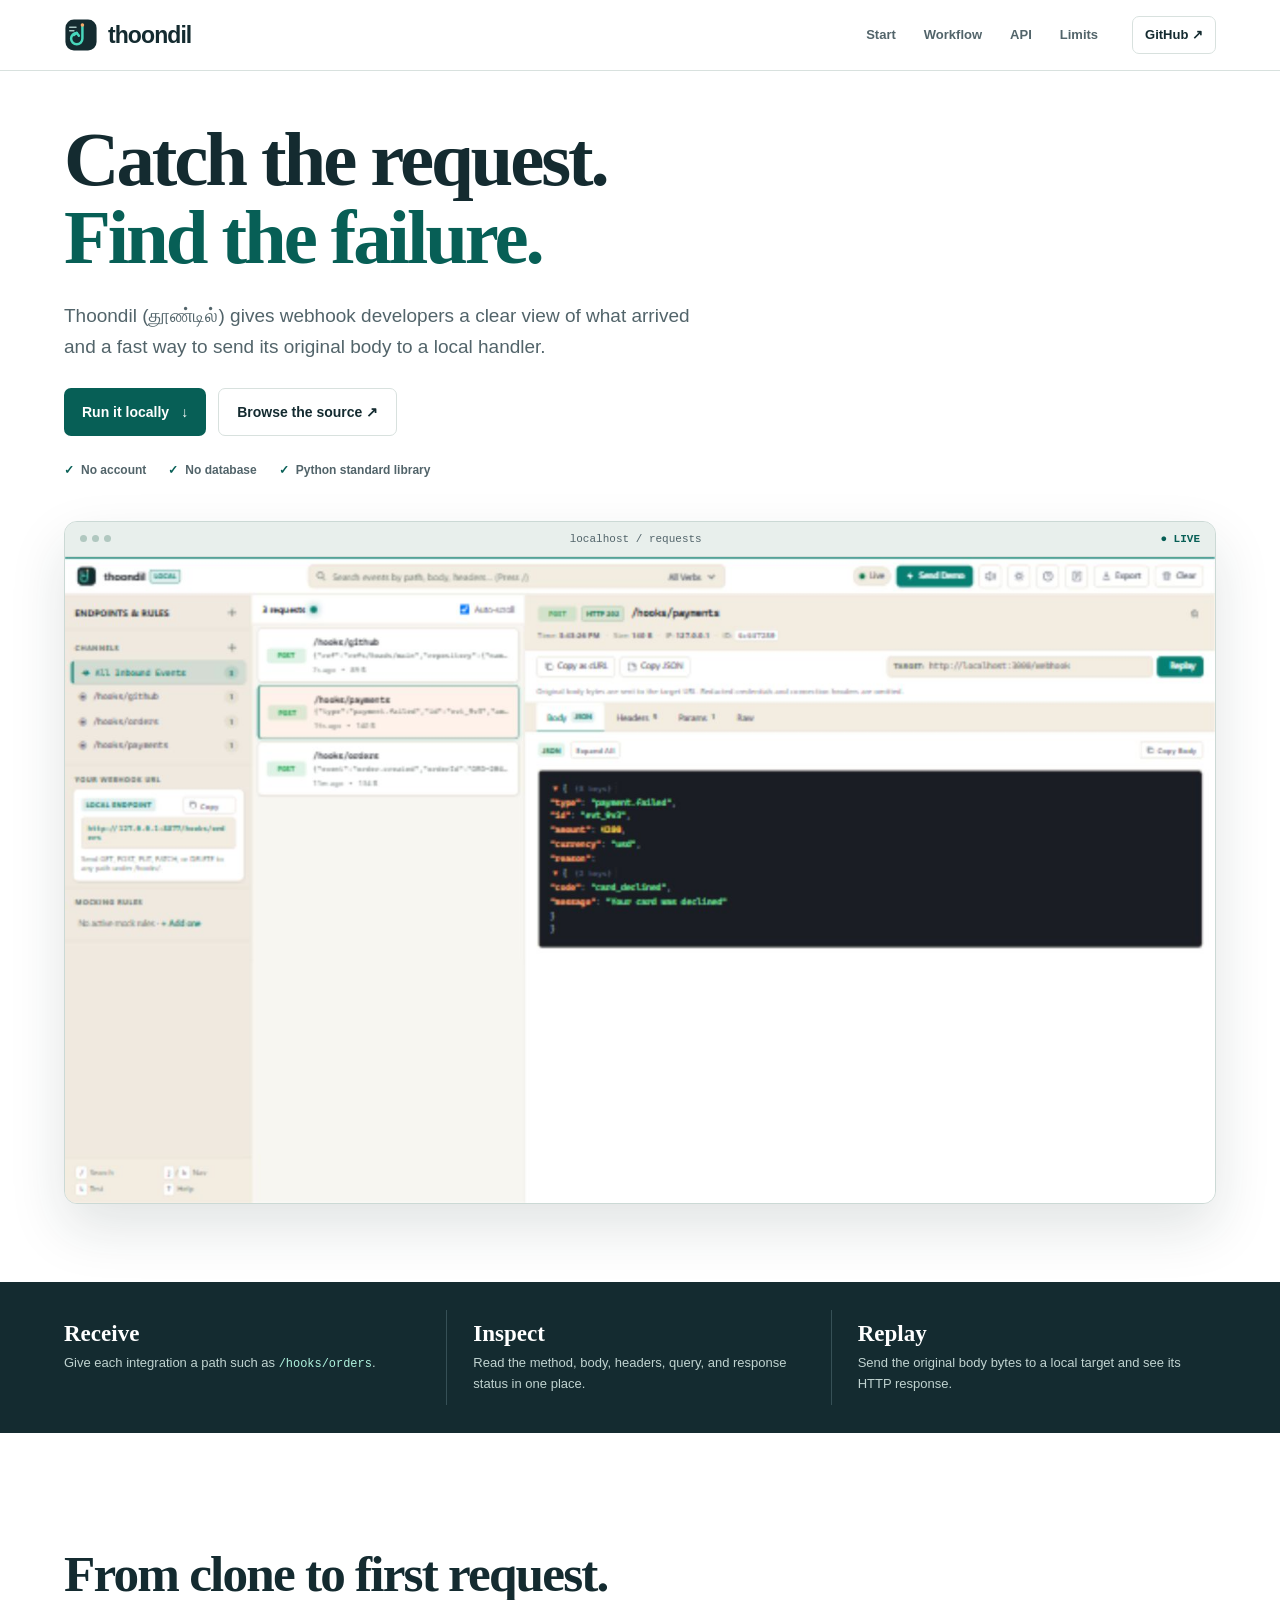
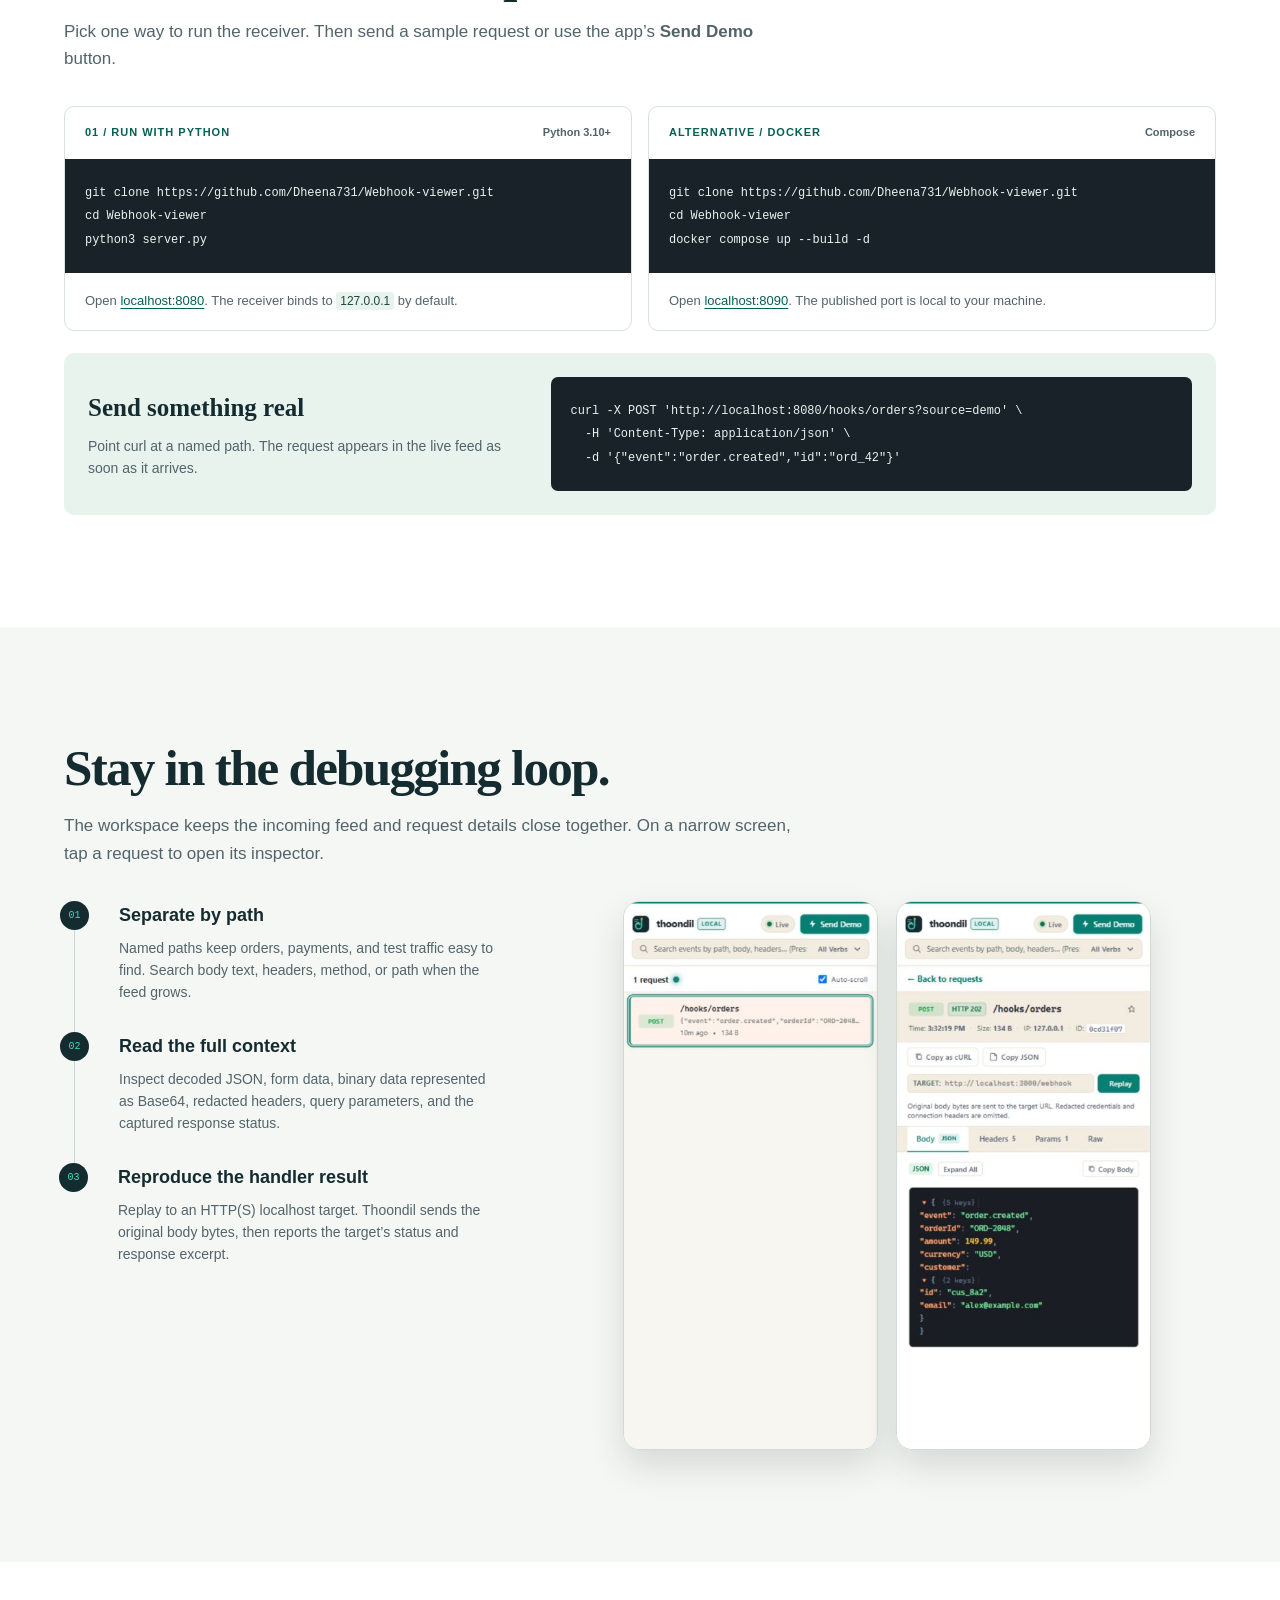
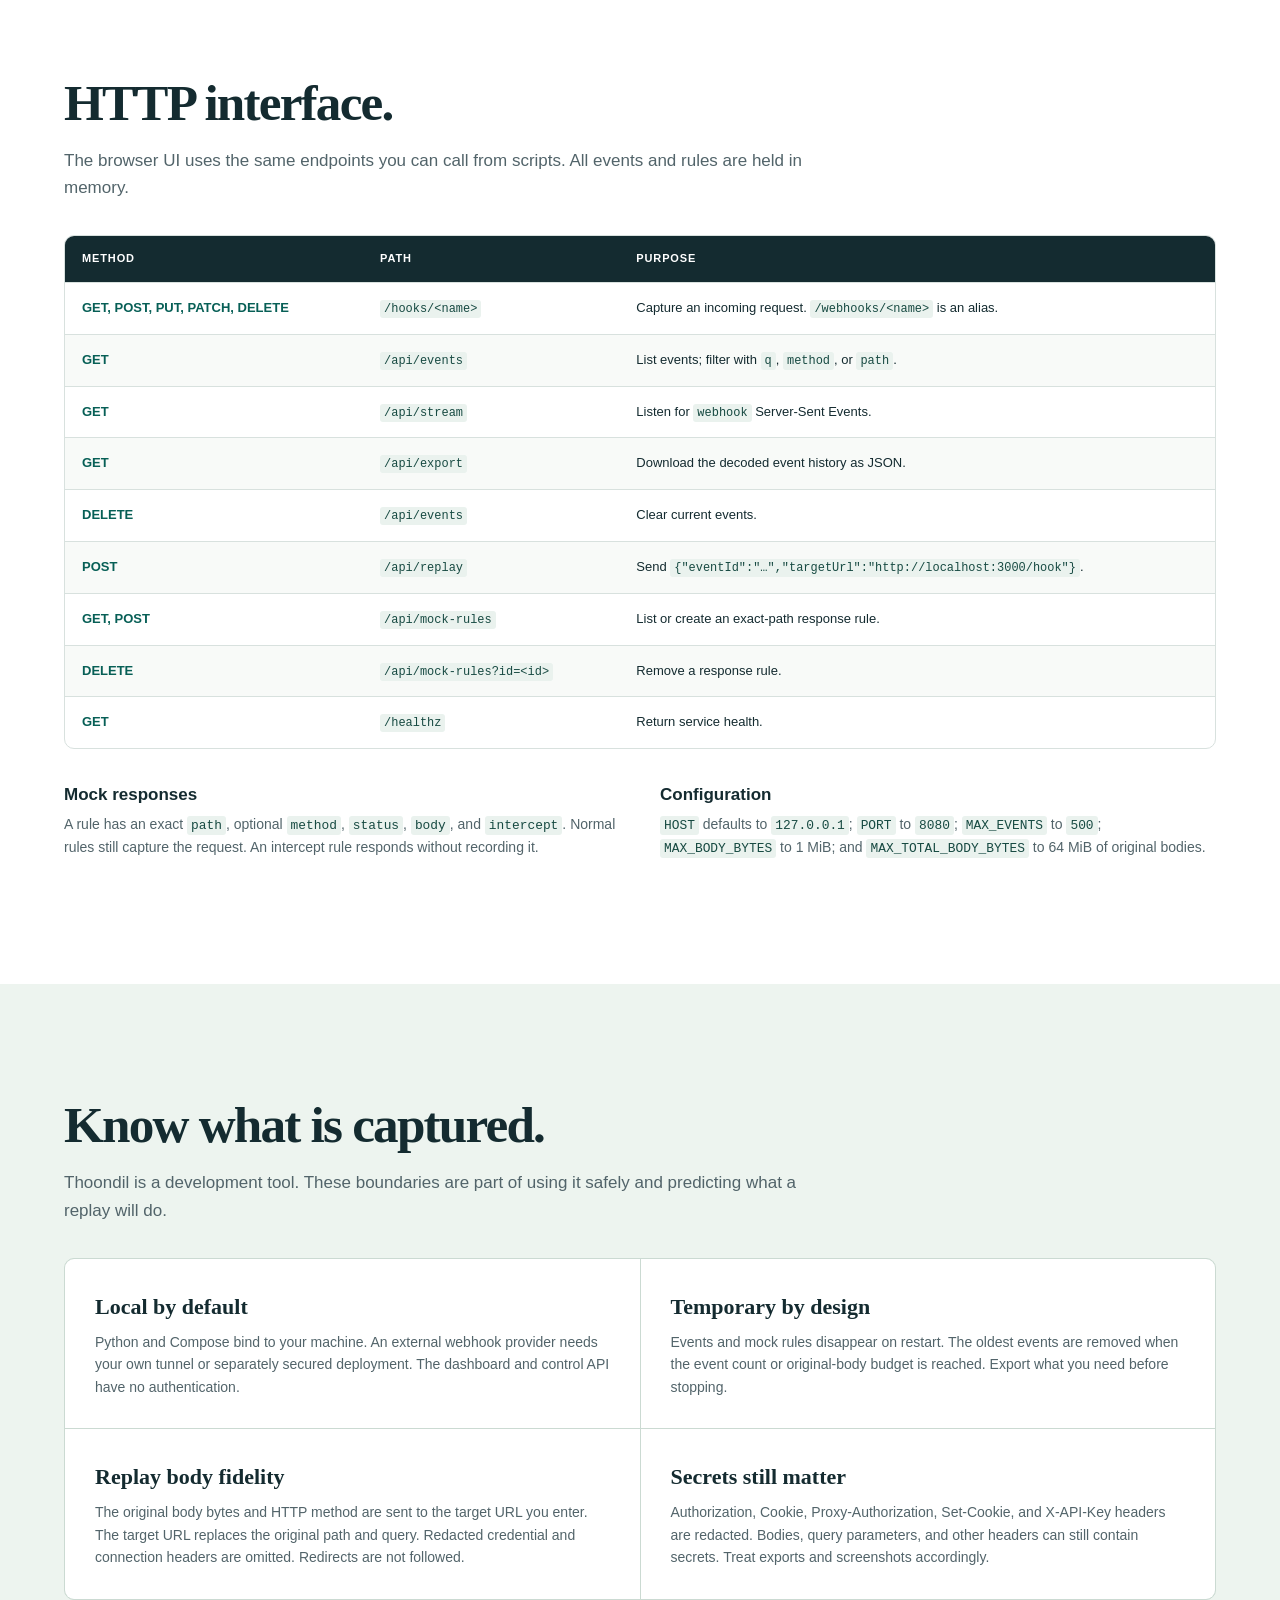
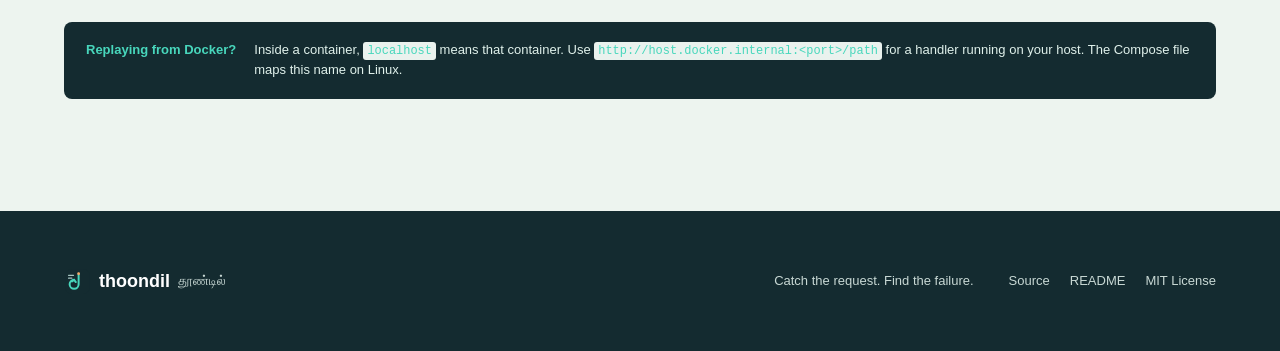
==== docs/index.html @ fbbe032a "Build Thoondil webhook viewer and documentation" ====
<!doctype html>
<html lang="en">
<head>
  <meta charset="utf-8">
  <meta name="viewport" content="width=device-width, initial-scale=1">
  <meta name="theme-color" content="#142B30">
  <meta name="description" content="Thoondil is a local-first webhook viewer. Catch requests, inspect the details, and replay original body bytes to your local handler.">
  <title>Thoondil — Catch the request. Find the failure.</title>
  <link rel="icon" href="assets/favicon.svg" type="image/svg+xml">
  <link rel="stylesheet" href="styles.css">
</head>
<body>
  <a class="skip" href="#main">Skip to content</a>
  <header class="site-header">
    <div class="wrap nav">
      <a class="brand" href="#top" aria-label="Thoondil home"><img src="assets/favicon.svg" alt=""><span>thoondil</span></a>
      <nav aria-label="Documentation"><a href="#quickstart">Start</a><a href="#workflow">Workflow</a><a href="#reference">API</a><a href="#limits">Limits</a></nav>
      <a class="nav-github" href="https://github.com/Dheena731/Webhook-viewer">GitHub <span aria-hidden="true">↗</span></a>
    </div>
  </header>
  <main id="main">
    <section class="hero wrap" id="top">
      <div class="hero-copy">
        <h1>Catch the request.<br><em>Find the failure.</em></h1>
        <p>Thoondil <span lang="ta">(தூண்டில்)</span> gives webhook developers a clear view of what arrived and a fast way to send its original body to a local handler.</p>
        <div class="hero-actions"><a class="button button-main" href="#quickstart">Run it locally <span aria-hidden="true">↓</span></a><a class="button button-quiet" href="https://github.com/Dheena731/Webhook-viewer">Browse the source ↗</a></div>
        <div class="hero-facts"><span>No account</span><span>No database</span><span>Python standard library</span></div>
      </div>
      <div class="hero-frame"><div class="frame-bar"><span class="frame-dots"><i></i><i></i><i></i></span><span>localhost / requests</span><span class="frame-live">● LIVE</span></div><img src="assets/app-desktop.jpg" alt="Real Thoondil desktop application showing captured webhooks and a payment failure JSON body" width="1600" height="900"></div>
    </section>
    <section class="proof"><div class="wrap proof-grid"><p><strong>Receive</strong><span>Give each integration a path such as <code>/hooks/orders</code>.</span></p><p><strong>Inspect</strong><span>Read the method, body, headers, query, and response status in one place.</span></p><p><strong>Replay</strong><span>Send the original body bytes to a local target and see its HTTP response.</span></p></div></section>
    <section class="section wrap" id="quickstart">
      <div class="section-head"><h2>From clone to first request.</h2><p>Pick one way to run the receiver. Then send a sample request or use the app’s <strong>Send Demo</strong> button.</p></div>
      <div class="steps">
        <article class="step"><div class="step-top"><span>01 / RUN WITH PYTHON</span><span>Python 3.10+</span></div><pre><code>git clone https://github.com/Dheena731/Webhook-viewer.git
cd Webhook-viewer
python3 server.py</code></pre><p>Open <a href="http://localhost:8080">localhost:8080</a>. The receiver binds to <code>127.0.0.1</code> by default.</p></article>
        <article class="step"><div class="step-top"><span>ALTERNATIVE / DOCKER</span><span>Compose</span></div><pre><code>git clone https://github.com/Dheena731/Webhook-viewer.git
cd Webhook-viewer
docker compose up --build -d</code></pre><p>Open <a href="http://localhost:8090">localhost:8090</a>. The published port is local to your machine.</p></article>
      </div>
      <div class="send-example"><div><h3>Send something real</h3><p>Point curl at a named path. The request appears in the live feed as soon as it arrives.</p></div><pre><code>curl -X POST 'http://localhost:8080/hooks/orders?source=demo' \
  -H 'Content-Type: application/json' \
  -d '{"event":"order.created","id":"ord_42"}'</code></pre></div>
    </section>
    <section class="section workflow" id="workflow"><div class="wrap"><div class="section-head"><h2>Stay in the debugging loop.</h2><p>The workspace keeps the incoming feed and request details close together. On a narrow screen, tap a request to open its inspector.</p></div><div class="workflow-layout"><div class="workflow-points"><div><span>01</span><h3>Separate by path</h3><p>Named paths keep orders, payments, and test traffic easy to find. Search body text, headers, method, or path when the feed grows.</p></div><div><span>02</span><h3>Read the full context</h3><p>Inspect decoded JSON, form data, binary data represented as Base64, redacted headers, query parameters, and the captured response status.</p></div><div><span>03</span><h3>Reproduce the handler result</h3><p>Replay to an HTTP(S) localhost target. Thoondil sends the original body bytes, then reports the target’s status and response excerpt.</p></div></div><div class="mobile-pair"><img src="assets/app-mobile-feed.jpg" alt="Real mobile feed showing a captured webhook" width="390" height="844"><img src="assets/app-mobile-detail.jpg" alt="Real mobile inspector showing request details and JSON body" width="390" height="844"></div></div></div></section>
    <section class="section wrap" id="reference"><div class="section-head"><h2>HTTP interface.</h2><p>The browser UI uses the same endpoints you can call from scripts. All events and rules are held in memory.</p></div><div class="table-wrap"><table><thead><tr><th>Method</th><th>Path</th><th>Purpose</th></tr></thead><tbody>
      <tr><td>GET, POST, PUT, PATCH, DELETE</td><td><code>/hooks/&lt;name&gt;</code></td><td>Capture an incoming request. <code>/webhooks/&lt;name&gt;</code> is an alias.</td></tr>
      <tr><td>GET</td><td><code>/api/events</code></td><td>List events; filter with <code>q</code>, <code>method</code>, or <code>path</code>.</td></tr>
      <tr><td>GET</td><td><code>/api/stream</code></td><td>Listen for <code>webhook</code> Server-Sent Events.</td></tr>
      <tr><td>GET</td><td><code>/api/export</code></td><td>Download the decoded event history as JSON.</td></tr>
      <tr><td>DELETE</td><td><code>/api/events</code></td><td>Clear current events.</td></tr>
      <tr><td>POST</td><td><code>/api/replay</code></td><td>Send <code>{"eventId":"…","targetUrl":"http://localhost:3000/hook"}</code>.</td></tr>
      <tr><td>GET, POST</td><td><code>/api/mock-rules</code></td><td>List or create an exact-path response rule.</td></tr>
      <tr><td>DELETE</td><td><code>/api/mock-rules?id=&lt;id&gt;</code></td><td>Remove a response rule.</td></tr>
      <tr><td>GET</td><td><code>/healthz</code></td><td>Return service health.</td></tr>
    </tbody></table></div>
    <div class="reference-notes"><article><h3>Mock responses</h3><p>A rule has an exact <code>path</code>, optional <code>method</code>, <code>status</code>, <code>body</code>, and <code>intercept</code>. Normal rules still capture the request. An intercept rule responds without recording it.</p></article><article><h3>Configuration</h3><p><code>HOST</code> defaults to <code>127.0.0.1</code>; <code>PORT</code> to <code>8080</code>; <code>MAX_EVENTS</code> to <code>500</code>; <code>MAX_BODY_BYTES</code> to 1 MiB; and <code>MAX_TOTAL_BODY_BYTES</code> to 64 MiB of original bodies.</p></article></div>
    </section>
    <section class="section limits" id="limits"><div class="wrap"><div class="section-head"><h2>Know what is captured.</h2><p>Thoondil is a development tool. These boundaries are part of using it safely and predicting what a replay will do.</p></div><div class="limits-grid"><article><h3>Local by default</h3><p>Python and Compose bind to your machine. An external webhook provider needs your own tunnel or separately secured deployment. The dashboard and control API have no authentication.</p></article><article><h3>Temporary by design</h3><p>Events and mock rules disappear on restart. The oldest events are removed when the event count or original-body budget is reached. Export what you need before stopping.</p></article><article><h3>Replay body fidelity</h3><p>The original body bytes and HTTP method are sent to the target URL you enter. The target URL replaces the original path and query. Redacted credential and connection headers are omitted. Redirects are not followed.</p></article><article><h3>Secrets still matter</h3><p>Authorization, Cookie, Proxy-Authorization, Set-Cookie, and X-API-Key headers are redacted. Bodies, query parameters, and other headers can still contain secrets. Treat exports and screenshots accordingly.</p></article></div><div class="docker-note"><strong>Replaying from Docker?</strong><span>Inside a container, <code>localhost</code> means that container. Use <code>http://host.docker.internal:&lt;port&gt;/path</code> for a handler running on your host. The Compose file maps this name on Linux.</span></div></div></section>
  </main>
  <footer class="footer"><div class="wrap footer-inner"><div><img src="assets/favicon.svg" alt=""><strong>thoondil</strong><span lang="ta">தூண்டில்</span></div><p>Catch the request. Find the failure.</p><div><a href="https://github.com/Dheena731/Webhook-viewer">Source</a><a href="https://github.com/Dheena731/Webhook-viewer/blob/master/README.md">README</a><a href="https://github.com/Dheena731/Webhook-viewer/blob/master/LICENSE">MIT License</a></div></div></footer>
</body>
</html>
---- docs/styles.css ----
:root{--ink:#142b30;--muted:#52646a;--teal:#075f56;--mint:#48d7bc;--line:#d8e1de;--paper:#fff;--ground:#f5f7f4;--code:#182228}
*{box-sizing:border-box}html{scroll-behavior:smooth}body{margin:0;background:var(--paper);color:var(--ink);font:16px/1.6 ui-sans-serif,-apple-system,BlinkMacSystemFont,"Segoe UI",sans-serif}::selection{background:#bcece2;color:var(--ink)}
a{color:var(--teal);text-underline-offset:3px}a:hover{text-decoration-thickness:2px}a:focus-visible,button:focus-visible{outline:3px solid var(--teal);outline-offset:3px}
.wrap{max-width:1216px;margin:auto;padding:0 32px}.skip{position:absolute;left:-9999px;top:8px;z-index:20;background:var(--ink);color:#fff;padding:8px 12px}.skip:focus{left:8px}
.site-header{position:sticky;top:0;z-index:10;background:rgba(255,255,255,.97);border-bottom:1px solid var(--line)}.nav{height:70px;display:flex;align-items:center;gap:34px}.brand{display:flex;align-items:center;gap:10px;color:var(--ink);font-size:23px;font-weight:800;letter-spacing:-.04em;text-decoration:none}.brand img{width:34px;height:34px}.nav nav{display:flex;align-items:center;gap:28px;margin-left:auto}.nav nav a,.nav-github{text-decoration:none;color:var(--muted);font-size:13px;font-weight:700}.nav nav a:hover,.nav-github:hover{color:var(--teal)}.nav-github{border:1px solid var(--line);border-radius:7px;padding:8px 12px;color:var(--ink)}
.hero{padding-top:50px;padding-bottom:78px}.hero-copy{max-width:860px}.signal{display:flex;align-items:center;gap:10px;color:var(--teal);font-size:11px;font-weight:800;letter-spacing:.12em}.signal-dot{width:8px;height:8px;border-radius:50%;background:var(--teal);box-shadow:0 0 0 5px #d6f0e8}h1,h2,h3,p{margin-top:0}h1{font-family:Georgia,"Times New Roman",serif;font-weight:700;font-size:clamp(3.4rem,6vw,5.2rem);line-height:1.02;letter-spacing:-.04em;margin:0 0 22px}h1 em{color:var(--teal);font-style:normal}.hero-copy>p{font-size:19px;line-height:1.65;color:var(--muted);max-width:640px;margin-bottom:26px}.hero-actions{display:flex;gap:12px;flex-wrap:wrap}.button{display:inline-flex;align-items:center;justify-content:center;gap:12px;min-height:48px;padding:10px 18px;border-radius:7px;font-weight:750;font-size:14px;text-decoration:none}.button-main{background:var(--teal);color:#fff}.button-main:hover{background:#05695f;color:#fff}.button-quiet{color:var(--ink);border:1px solid var(--line)}.button-quiet:hover{border-color:var(--teal)}.hero-facts{display:flex;gap:22px;flex-wrap:wrap;margin:25px 0 0;color:var(--muted);font-size:12px;font-weight:650}.hero-facts span::before{content:"✓";color:var(--teal);margin-right:7px}
.hero-frame{margin-top:40px;border:1px solid #cbd9d5;border-radius:13px;overflow:hidden;box-shadow:0 24px 55px rgba(20,43,48,.13);background:#f6f7f5}.frame-bar{height:35px;background:#e8efec;border-bottom:1px solid #d4dfda;display:flex;align-items:center;justify-content:space-between;padding:0 15px;color:var(--muted);font:11px ui-monospace,SFMono-Regular,Consolas,monospace}.frame-dots{display:flex;gap:5px}.frame-dots i{display:block;width:7px;height:7px;border-radius:50%;background:#b1c8c0}.frame-live{color:var(--teal);font-weight:800}.hero-frame img{display:block;width:100%;height:auto}
.proof{background:var(--ink);color:#fff}.proof-grid{display:grid;grid-template-columns:repeat(3,1fr);gap:1px;padding-top:28px;padding-bottom:28px}.proof-grid p{display:flex;flex-direction:column;gap:5px;padding:10px 26px 10px 0;margin:0;border-right:1px solid #365056}.proof-grid p:last-child{border:0;padding-left:25px}.proof-grid p:nth-child(2){padding-left:25px}.proof-grid strong{font-family:Georgia,serif;font-size:23px;line-height:1.2}.proof-grid span{font-size:13px;color:#c0d3d0}.proof-grid code{color:#b0f4df}
.section{padding-top:112px;padding-bottom:112px;scroll-margin-top:70px}.section-head{max-width:740px;margin-bottom:34px}.section-head h2{font-family:Georgia,serif;font-size:clamp(2.3rem,4vw,3.8rem);line-height:1.12;letter-spacing:-.035em;margin-bottom:16px}.section-head p{font-size:17px;color:var(--muted);margin:0}.steps{display:grid;grid-template-columns:repeat(2,minmax(0,1fr));gap:16px}.step{border:1px solid var(--line);border-radius:10px;overflow:hidden;background:var(--paper)}.step-top{display:flex;justify-content:space-between;gap:10px;padding:17px 20px;color:var(--teal);font-size:11px;font-weight:850;letter-spacing:.09em}.step-top span:last-child{color:var(--muted);letter-spacing:0;font-weight:650}.step pre,.send-example pre{margin:0;background:var(--code);color:#e6f5f0;padding:22px 20px;overflow:auto;font:13px/1.8 ui-monospace,SFMono-Regular,Consolas,monospace}.step p{padding:18px 20px;color:var(--muted);font-size:13px;margin:0}.step code,.send-example code{font-family:inherit}.send-example{display:grid;grid-template-columns:1fr 1.5fr;gap:35px;align-items:center;margin-top:22px;background:#e8f3ee;padding:24px;border-radius:10px}.send-example h3{font-family:Georgia,serif;font-size:25px;margin-bottom:7px}.send-example p{color:var(--muted);font-size:14px;margin:0}.send-example pre{border-radius:7px}
.workflow{background:var(--ground)}.workflow-layout{display:grid;grid-template-columns:minmax(270px,.8fr) minmax(0,1.2fr);gap:55px;align-items:start}.workflow-points>div{position:relative;padding:0 0 28px 44px;border-left:1px solid #c9d8d2;margin-left:10px}.workflow-points>div:last-child{border:0}.workflow-points span{position:absolute;left:-15px;top:0;display:flex;align-items:center;justify-content:center;width:29px;height:29px;border-radius:50%;background:var(--ink);color:var(--mint);font:10px ui-monospace,monospace}.workflow-points h3{font-size:18px;margin-bottom:7px}.workflow-points p{color:var(--muted);font-size:14px;margin:0}.mobile-pair{display:flex;gap:18px;align-items:flex-start;justify-content:center}.mobile-pair img{display:block;width:min(46%,255px);height:auto;border:1px solid #d1dbd6;border-radius:16px;box-shadow:0 16px 35px rgba(20,43,48,.14)}
.table-wrap{overflow-x:auto;border:1px solid var(--line);border-radius:10px}table{width:100%;border-collapse:collapse;font-size:13px}th{text-align:left;background:var(--ink);color:#fff;padding:14px 17px;font-size:11px;text-transform:uppercase;letter-spacing:.08em}td{padding:15px 17px;border-top:1px solid var(--line);vertical-align:top}td:first-child{font-weight:750;white-space:nowrap;color:var(--teal)}tr:nth-child(even) td{background:#f8faf8}code{font: .92em ui-monospace,SFMono-Regular,Consolas,monospace}td code,.reference-notes code,.limits code,.step p code{background:#eaf2ee;padding:2px 4px;border-radius:3px;color:#174a42}.reference-notes{display:grid;grid-template-columns:1fr 1fr;gap:40px;margin-top:32px}.reference-notes h3{font-size:17px;margin-bottom:5px}.reference-notes p{font-size:14px;color:var(--muted)}
.limits{background:#edf4ef}.limits-grid{display:grid;grid-template-columns:repeat(2,1fr);gap:1px;background:#cbdad2;border:1px solid #cbdad2;border-radius:10px;overflow:hidden}.limits-grid article{padding:30px;background:#fff}.limits-grid h3{font-family:Georgia,serif;font-size:22px;margin-bottom:7px}.limits-grid p{font-size:14px;color:var(--muted);margin:0}.docker-note{display:flex;gap:18px;align-items:baseline;margin-top:22px;padding:18px 22px;background:var(--ink);border-radius:8px;color:#e0f1eb;font-size:13px}.docker-note strong{white-space:nowrap;color:var(--mint)}.docker-note code{color:var(--mint)}
.footer{background:var(--ink);color:#c8d8d4}.footer-inner{min-height:140px;display:flex;align-items:center;gap:35px;font-size:13px}.footer-inner>div:first-child{display:flex;align-items:center;gap:8px;margin-right:auto}.footer img{width:27px;height:27px}.footer strong{color:#fff;font-size:18px}.footer-inner p{margin:0}.footer-inner>div:last-child{display:flex;gap:20px}.footer a{color:#c8d8d4;text-decoration:none}.footer a:hover{color:#fff}
@media(max-width:900px){.nav nav{gap:14px}.nav{gap:16px}.workflow-layout{gap:20px}.send-example{grid-template-columns:1fr}.hero{padding-top:55px}.section{padding-top:80px;padding-bottom:80px}}
@media(max-width:680px){.wrap{padding-left:20px;padding-right:20px}.nav{height:62px}.nav nav{display:none}.nav-github{margin-left:auto}.hero{padding-top:55px;padding-bottom:60px}h1{font-size:clamp(3rem,12vw,4.5rem)}.hero-copy>p{font-size:16px}.hero-frame{margin-top:42px}.hero-frame img{width:850px;max-width:none}.hero-frame{overflow-x:auto}.proof-grid{grid-template-columns:1fr;gap:0}.proof-grid p,.proof-grid p:nth-child(2),.proof-grid p:last-child{padding:16px 0;border-right:0;border-bottom:1px solid #365056}.proof-grid p:last-child{border-bottom:0}.steps,.workflow-layout,.reference-notes,.limits-grid{grid-template-columns:1fr}.section{padding-top:70px;padding-bottom:70px}.section-head h2{font-size:2.5rem}.workflow-points{max-width:470px}.mobile-pair{gap:10px}.mobile-pair img{width:49%}.docker-note{display:block}.docker-note strong{display:block;margin-bottom:6px}.footer-inner{flex-wrap:wrap;padding-top:30px;padding-bottom:30px;gap:15px}.footer-inner>div:first-child{flex-basis:100%}.footer-inner p{display:none}}
@media(prefers-reduced-motion:reduce){html{scroll-behavior:auto}}
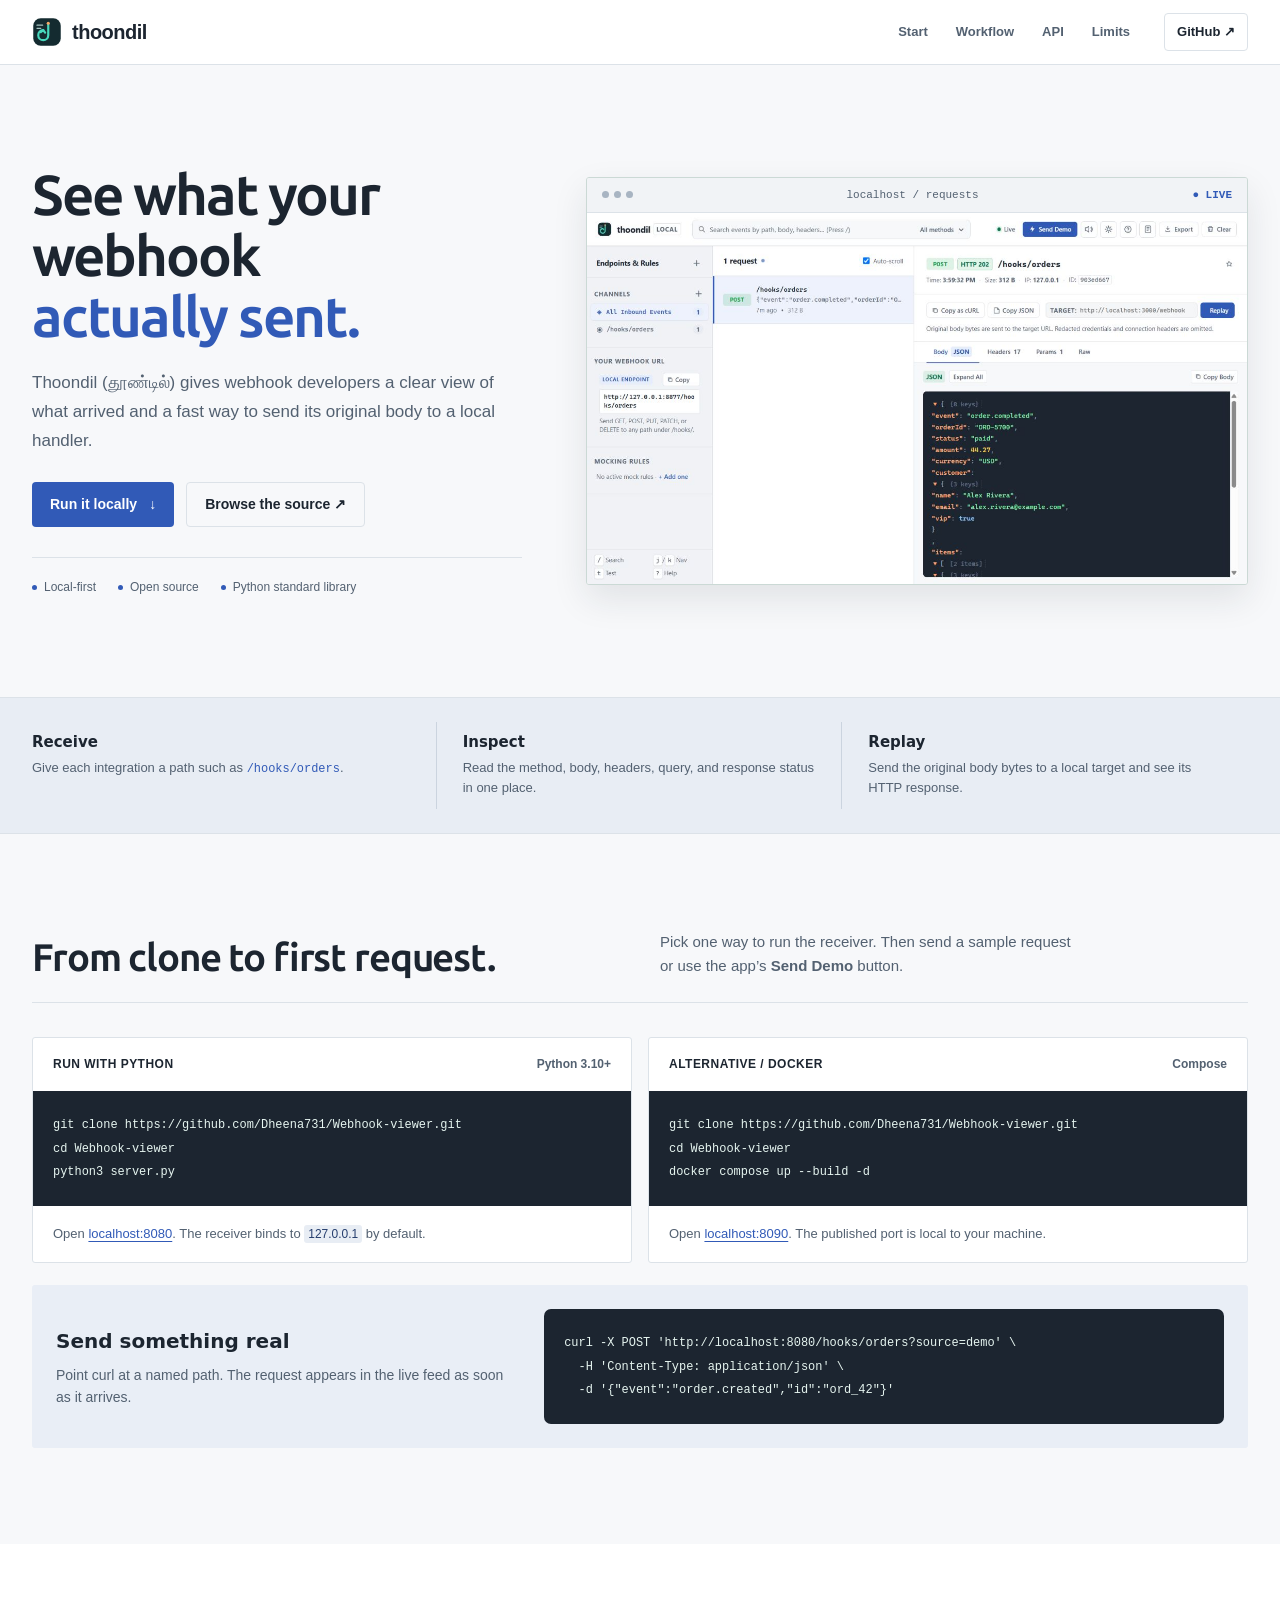
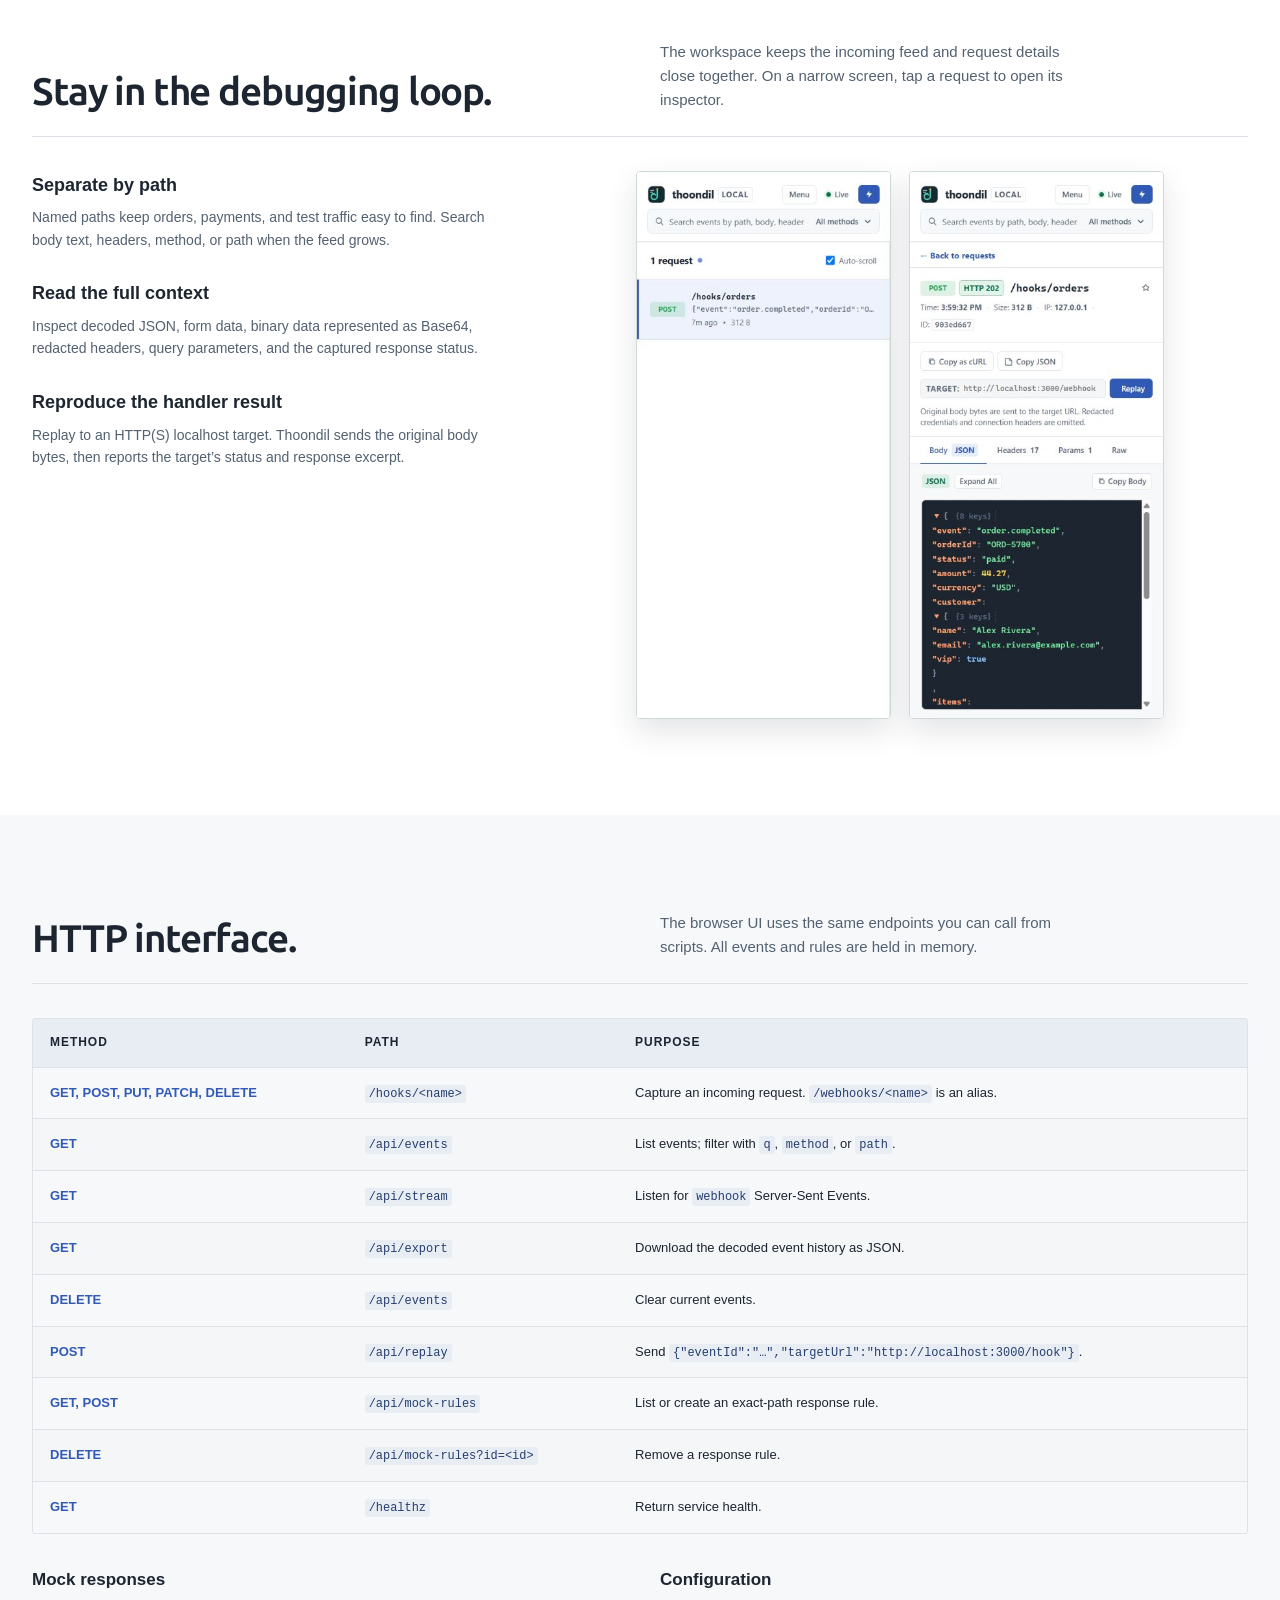
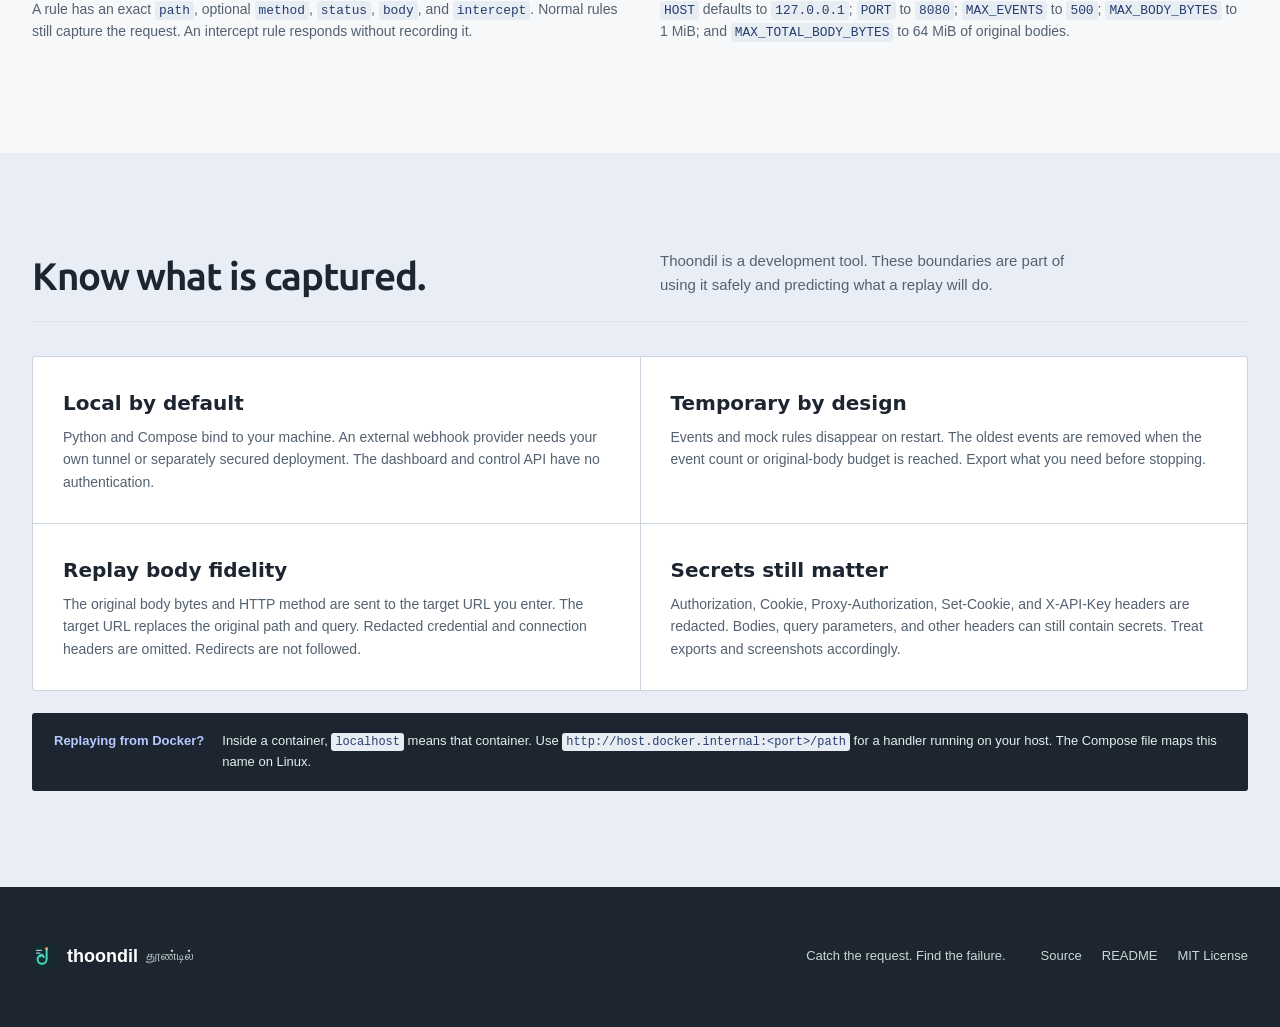
==== commit 77baef63: "Redesign Thoondil viewer and documentation" ====
--- a/docs/index.html
+++ b/docs/index.html
@@ -8,6 +8,7 @@
   <title>Thoondil — Catch the request. Find the failure.</title>
   <link rel="icon" href="assets/favicon.svg" type="image/svg+xml">
   <link rel="stylesheet" href="styles.css">
+  <link rel="stylesheet" href="redesign.css">
 </head>
 <body>
   <a class="skip" href="#main">Skip to content</a>
@@ -21,18 +22,18 @@
   <main id="main">
     <section class="hero wrap" id="top">
       <div class="hero-copy">
-        <h1>Catch the request.<br><em>Find the failure.</em></h1>
+        <h1>See what your webhook<br><em>actually sent.</em></h1>
         <p>Thoondil <span lang="ta">(தூண்டில்)</span> gives webhook developers a clear view of what arrived and a fast way to send its original body to a local handler.</p>
         <div class="hero-actions"><a class="button button-main" href="#quickstart">Run it locally <span aria-hidden="true">↓</span></a><a class="button button-quiet" href="https://github.com/Dheena731/Webhook-viewer">Browse the source ↗</a></div>
-        <div class="hero-facts"><span>No account</span><span>No database</span><span>Python standard library</span></div>
+        <div class="hero-facts"><span>Local-first</span><span>Open source</span><span>Python standard library</span></div>
       </div>
-      <div class="hero-frame"><div class="frame-bar"><span class="frame-dots"><i></i><i></i><i></i></span><span>localhost / requests</span><span class="frame-live">● LIVE</span></div><img src="assets/app-desktop.jpg" alt="Real Thoondil desktop application showing captured webhooks and a payment failure JSON body" width="1600" height="900"></div>
+      <div class="hero-frame"><div class="frame-bar"><span class="frame-dots"><i></i><i></i><i></i></span><span>localhost / requests</span><span class="frame-live">● LIVE</span></div><img src="assets/app-desktop.jpg" alt="Thoondil showing a sample order webhook and its JSON body" width="1600" height="900"></div>
     </section>
     <section class="proof"><div class="wrap proof-grid"><p><strong>Receive</strong><span>Give each integration a path such as <code>/hooks/orders</code>.</span></p><p><strong>Inspect</strong><span>Read the method, body, headers, query, and response status in one place.</span></p><p><strong>Replay</strong><span>Send the original body bytes to a local target and see its HTTP response.</span></p></div></section>
     <section class="section wrap" id="quickstart">
       <div class="section-head"><h2>From clone to first request.</h2><p>Pick one way to run the receiver. Then send a sample request or use the app’s <strong>Send Demo</strong> button.</p></div>
       <div class="steps">
-        <article class="step"><div class="step-top"><span>01 / RUN WITH PYTHON</span><span>Python 3.10+</span></div><pre><code>git clone https://github.com/Dheena731/Webhook-viewer.git
+        <article class="step"><div class="step-top"><span>RUN WITH PYTHON</span><span>Python 3.10+</span></div><pre><code>git clone https://github.com/Dheena731/Webhook-viewer.git
 cd Webhook-viewer
 python3 server.py</code></pre><p>Open <a href="http://localhost:8080">localhost:8080</a>. The receiver binds to <code>127.0.0.1</code> by default.</p></article>
         <article class="step"><div class="step-top"><span>ALTERNATIVE / DOCKER</span><span>Compose</span></div><pre><code>git clone https://github.com/Dheena731/Webhook-viewer.git
@@ -43,7 +44,7 @@
   -H 'Content-Type: application/json' \
   -d '{"event":"order.created","id":"ord_42"}'</code></pre></div>
     </section>
-    <section class="section workflow" id="workflow"><div class="wrap"><div class="section-head"><h2>Stay in the debugging loop.</h2><p>The workspace keeps the incoming feed and request details close together. On a narrow screen, tap a request to open its inspector.</p></div><div class="workflow-layout"><div class="workflow-points"><div><span>01</span><h3>Separate by path</h3><p>Named paths keep orders, payments, and test traffic easy to find. Search body text, headers, method, or path when the feed grows.</p></div><div><span>02</span><h3>Read the full context</h3><p>Inspect decoded JSON, form data, binary data represented as Base64, redacted headers, query parameters, and the captured response status.</p></div><div><span>03</span><h3>Reproduce the handler result</h3><p>Replay to an HTTP(S) localhost target. Thoondil sends the original body bytes, then reports the target’s status and response excerpt.</p></div></div><div class="mobile-pair"><img src="assets/app-mobile-feed.jpg" alt="Real mobile feed showing a captured webhook" width="390" height="844"><img src="assets/app-mobile-detail.jpg" alt="Real mobile inspector showing request details and JSON body" width="390" height="844"></div></div></div></section>
+    <section class="section workflow" id="workflow"><div class="wrap"><div class="section-head"><h2>Stay in the debugging loop.</h2><p>The workspace keeps the incoming feed and request details close together. On a narrow screen, tap a request to open its inspector.</p></div><div class="workflow-layout"><div class="workflow-points"><div><h3>Separate by path</h3><p>Named paths keep orders, payments, and test traffic easy to find. Search body text, headers, method, or path when the feed grows.</p></div><div><h3>Read the full context</h3><p>Inspect decoded JSON, form data, binary data represented as Base64, redacted headers, query parameters, and the captured response status.</p></div><div><h3>Reproduce the handler result</h3><p>Replay to an HTTP(S) localhost target. Thoondil sends the original body bytes, then reports the target’s status and response excerpt.</p></div></div><div class="mobile-pair"><img src="assets/app-mobile-feed.jpg" alt="Real mobile feed showing a captured webhook" width="390" height="844"><img src="assets/app-mobile-detail.jpg" alt="Real mobile inspector showing request details and JSON body" width="390" height="844"></div></div></div></section>
     <section class="section wrap" id="reference"><div class="section-head"><h2>HTTP interface.</h2><p>The browser UI uses the same endpoints you can call from scripts. All events and rules are held in memory.</p></div><div class="table-wrap"><table><thead><tr><th>Method</th><th>Path</th><th>Purpose</th></tr></thead><tbody>
       <tr><td>GET, POST, PUT, PATCH, DELETE</td><td><code>/hooks/&lt;name&gt;</code></td><td>Capture an incoming request. <code>/webhooks/&lt;name&gt;</code> is an alias.</td></tr>
       <tr><td>GET</td><td><code>/api/events</code></td><td>List events; filter with <code>q</code>, <code>method</code>, or <code>path</code>.</td></tr>
--- a/docs/redesign.css
+++ b/docs/redesign.css
@@ -0,0 +1,54 @@
+/* A technical manual: restrained paper, ink, and a single action color. */
+@font-face { font-family:"Ubuntu"; src:url("assets/Ubuntu.ttf") format("truetype"); font-weight:100 900; font-style:normal; font-display:swap; }
+:root { --ink:#1c2530; --muted:#536171; --teal:#315ab7; --mint:#b6caff; --line:#dce2e8; --paper:#fff; --ground:#f4f6f8; --code:#1c2530; }
+body { background:#f7f8fa; color:var(--ink); }
+::selection { background:#c9d8fa; }
+.wrap { max-width:1320px; }
+.site-header { background:#fff; }
+.nav { height:64px; }
+.brand { font-size:20px; letter-spacing:-.025em; }
+.brand img { width:30px; height:30px; }
+.nav nav a,.nav-github { font-size:13px; font-weight:600; }
+.nav-github { border-radius:4px; }
+.hero { display:grid; grid-template-columns:minmax(0,.85fr) minmax(0,1.15fr); gap:64px; align-items:center; padding-top:100px; padding-bottom:100px; }
+.hero-copy { max-width:none; }
+h1 { font-family:"Ubuntu",sans-serif; font-size:clamp(2.8rem,4.4vw,4.2rem); font-weight:700; line-height:1.08; letter-spacing:-.035em; }
+h1 em { color:var(--teal); }
+.hero-copy>p { font-size:17px; max-width:560px; line-height:1.7; }
+.button { border-radius:4px; min-height:44px; }
+.button-main:hover { background:#25488f; }
+.hero-facts { border-top:1px solid var(--line); padding-top:20px; margin-top:30px; font-weight:500; }
+.hero-facts span::before { content:""; display:inline-block; width:5px; height:5px; background:var(--teal); border-radius:50%; vertical-align:middle; }
+.hero-frame { margin:0; border-radius:3px; box-shadow:0 14px 35px rgba(28,37,48,.1); }
+.frame-bar { background:#f1f3f6; border-color:var(--line); }
+.frame-dots i { background:#a8b4c2; }
+.proof { background:#e8edf4; color:var(--ink); border-block:1px solid var(--line); }
+.proof-grid { padding-top:24px; padding-bottom:24px; }
+.proof-grid p { border-color:#cbd4df; }
+.proof-grid strong { font:700 15px/1.4 ui-sans-serif,system-ui,sans-serif; }
+.proof-grid span { color:var(--muted); }
+.proof-grid code { color:var(--teal); }
+.section { padding-top:96px; padding-bottom:96px; }
+.section-head { display:grid; grid-template-columns:minmax(0,1fr) minmax(0,1fr); gap:40px; align-items:end; max-width:none; padding-bottom:24px; border-bottom:1px solid var(--line); }
+.section-head h2 { font-family:"Ubuntu",sans-serif; font-size:clamp(2rem,3vw,3rem); font-weight:700; letter-spacing:-.03em; margin:0; }
+.section-head p { font-size:15px; max-width:50ch; }
+.step { border-radius:3px; }
+.step-top { color:var(--ink); letter-spacing:.04em; font-size:12px; }
+th { font-size:12px; }
+.step pre,.send-example pre { background:var(--code); }
+.send-example { background:#e9eef6; border-radius:3px; }
+.send-example h3,.limits-grid h3 { font-family:ui-sans-serif,system-ui,sans-serif; font-size:20px; }
+.workflow { background:#fff; }
+.workflow-points>div { border:0; margin-left:0; padding-left:0; }
+.mobile-pair img { border-radius:4px; box-shadow:0 12px 30px rgba(28,37,48,.12); }
+.table-wrap { border-radius:3px; }
+th { background:#e8edf4; color:var(--ink); }
+td:first-child { color:var(--teal); }
+tr:nth-child(even) td { background:#f4f6f8; }
+td code,.reference-notes code,.limits code,.step p code { background:#e8edf4; color:#263e6e; }
+.limits { background:#e9eef6; }
+.limits-grid { background:#cbd4df; border-color:#cbd4df; border-radius:3px; }
+.docker-note { border-radius:3px; background:var(--ink); }
+.footer { background:var(--ink); }
+@media(max-width:900px) { .hero { grid-template-columns:1fr; gap:40px; padding-top:65px; } .hero-frame { max-width:850px; } }
+@media(max-width:680px) { .hero { padding-top:48px; padding-bottom:60px; } h1 { font-size:2.8rem; } .hero-frame { margin-top:0; } .section-head { grid-template-columns:1fr; gap:14px; } .section-head h2 { font-size:2rem; } .proof-grid p,.proof-grid p:nth-child(2),.proof-grid p:last-child { border-color:#cbd4df; } }
